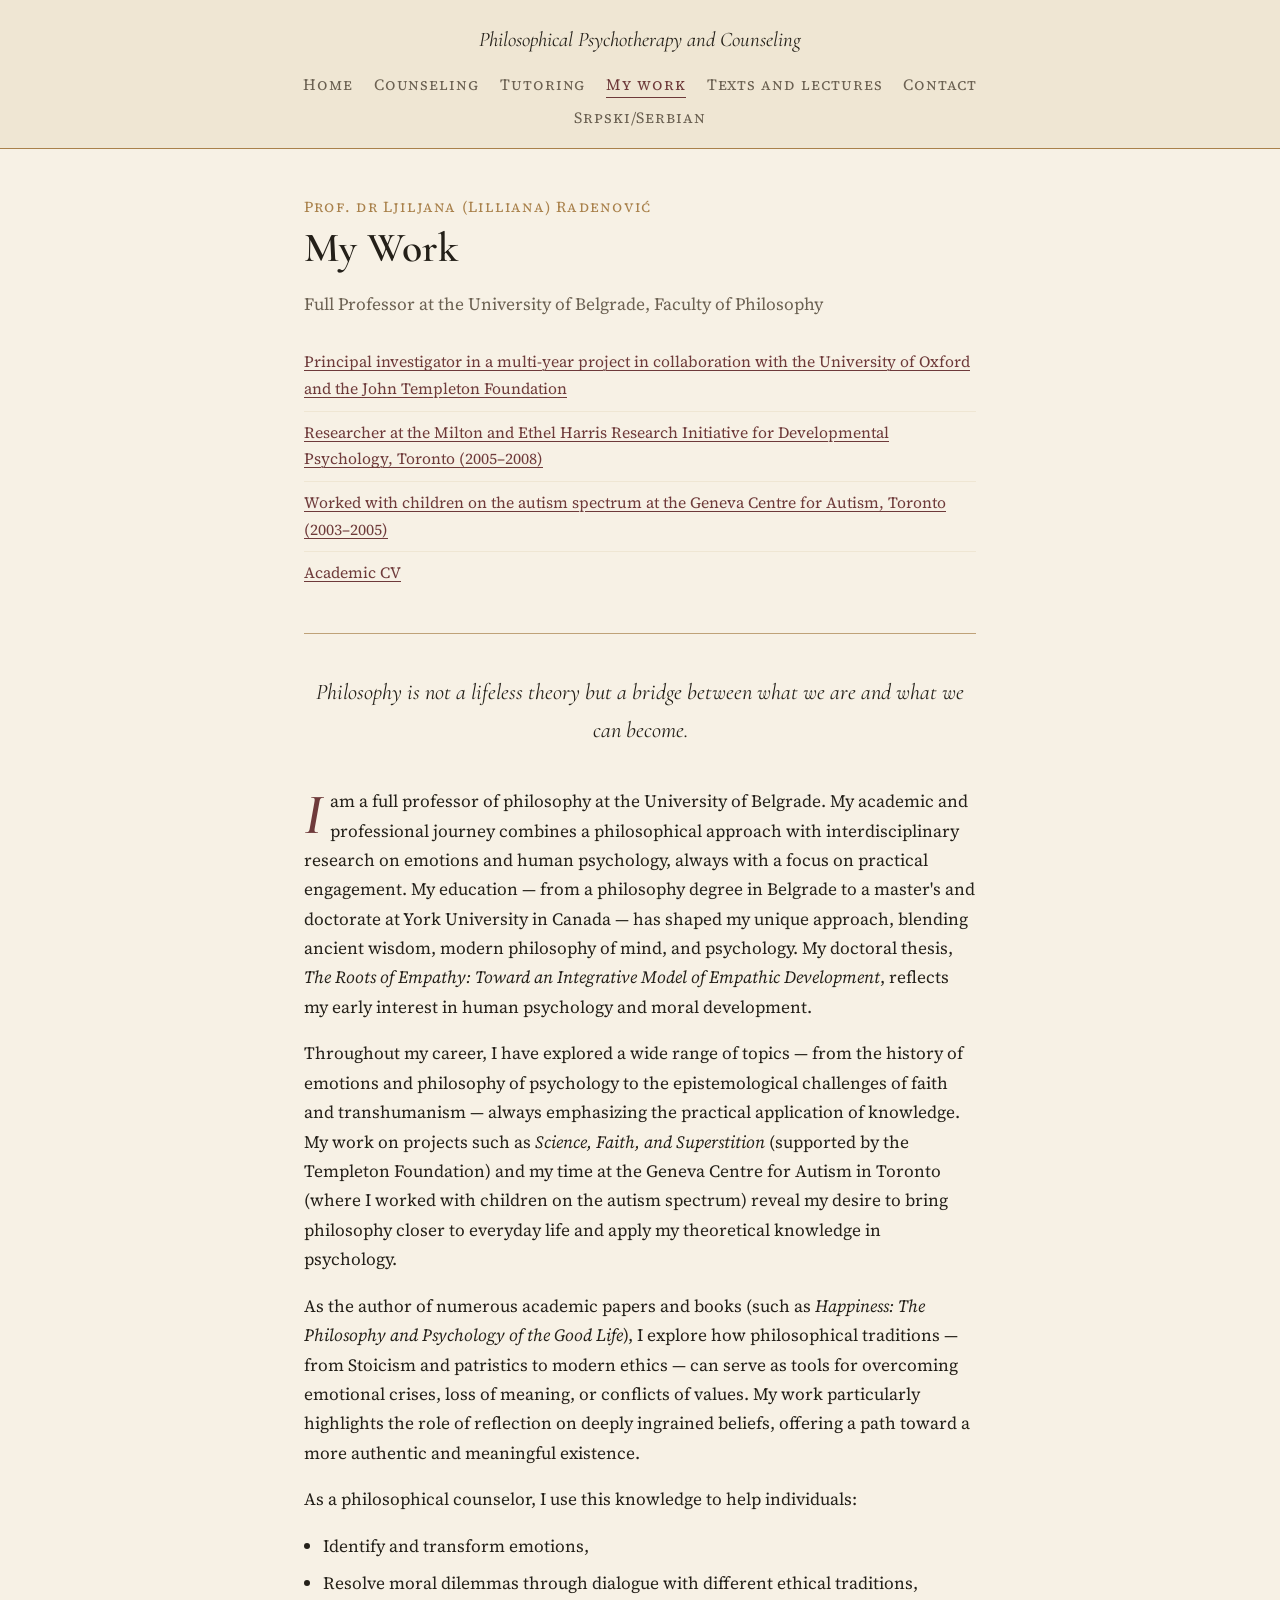
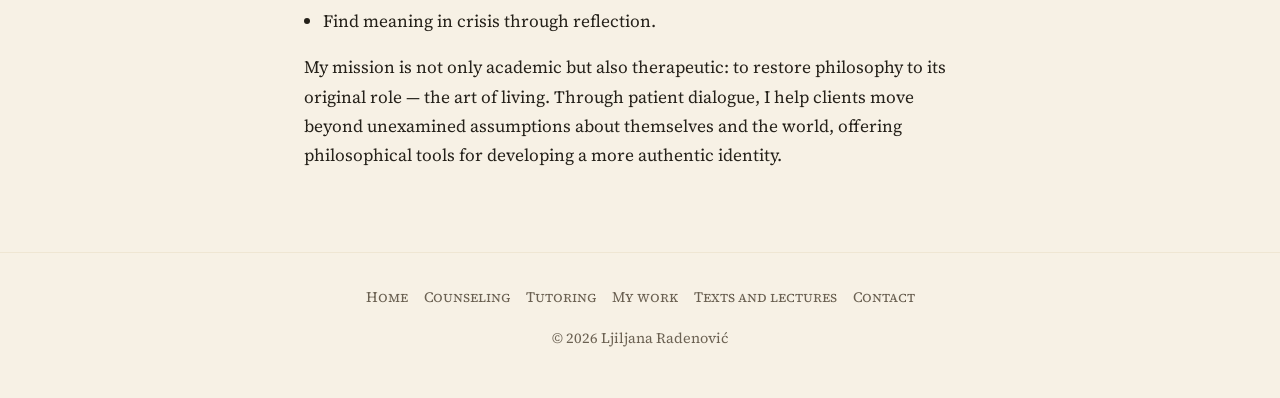
==== my-work.html @ 002d3ce3 "Add files via upload" ====
<!DOCTYPE html>
<html lang="en">
<head>
<meta charset="UTF-8">
<meta name="viewport" content="width=device-width, initial-scale=1.0">
<title>My work — Philosophical Psychotherapy and Counseling</title>
<meta name="description" content="Philosophy is not a lifeless theory but a bridge between what we are and what we can become. Prof. dr Ljiljana Radenović's academic and professional background.">
<link rel="stylesheet" href="styles.css">
</head>
<body>

<header class="site-header">
  <div class="header-inner">
    <a class="site-title" href="index.html">Philosophical Psychotherapy and Counseling</a>
    <nav class="main-nav" aria-label="Primary">
      <ul>
        <li><a href="index.html">Home</a></li>
        <li><a href="counseling.html">Counseling</a></li>
        <li><a href="tutoring.html">Tutoring</a></li>
        <li><a href="my-work.html" aria-current="page">My work</a></li>
        <li><a href="texts-and-lectures.html">Texts and lectures</a></li>
        <li><a href="contact.html">Contact</a></li>
        <li><a href="http://www.lradenovic.weebly.com/">Srpski/Serbian</a></li>
      </ul>
    </nav>
  </div>
</header>

<main>
  <span class="eyebrow">Prof. dr Ljiljana (Lilliana) Radenović</span>
  <h1>My Work</h1>
  <p style="color:var(--muted); margin-top:-0.6rem;">Full Professor at the University of Belgrade, Faculty of Philosophy</p>

  <ul class="credentials-list">
    <li><a href="https://www.youtube.com/@SciFaS">Principal investigator in a multi-year project in collaboration with the University of Oxford and the John Templeton Foundation</a></li>
    <li><a href="https://www.yorku.ca/research/tag/milton-ethel-harris-research-initiative/">Researcher at the Milton and Ethel Harris Research Initiative for Developmental Psychology, Toronto (2005–2008)</a></li>
    <li><a href="https://www.genevacentre.ca/">Worked with children on the autism spectrum at the Geneva Centre for Autism, Toronto (2003–2005)</a></li>
    <li><a href="cv/cv_ljiljana_radenovic_2025.pdf">Academic CV</a></li>
  </ul>

  <hr class="rule">

  <p class="epigraph">Philosophy is not a lifeless theory but a bridge between what we are and what we can become.</p>

  <p class="lede">I am a full professor of philosophy at the University of Belgrade. My academic and professional journey combines a philosophical approach with interdisciplinary research on emotions and human psychology, always with a focus on practical engagement. My education — from a philosophy degree in Belgrade to a master's and doctorate at York University in Canada — has shaped my unique approach, blending ancient wisdom, modern philosophy of mind, and psychology. My doctoral thesis, <em>The Roots of Empathy: Toward an Integrative Model of Empathic Development</em>, reflects my early interest in human psychology and moral development.</p>

  <p>Throughout my career, I have explored a wide range of topics — from the history of emotions and philosophy of psychology to the epistemological challenges of faith and transhumanism — always emphasizing the practical application of knowledge. My work on projects such as <em>Science, Faith, and Superstition</em> (supported by the Templeton Foundation) and my time at the Geneva Centre for Autism in Toronto (where I worked with children on the autism spectrum) reveal my desire to bring philosophy closer to everyday life and apply my theoretical knowledge in psychology.</p>

  <p>As the author of numerous academic papers and books (such as <em>Happiness: The Philosophy and Psychology of the Good Life</em>), I explore how philosophical traditions — from Stoicism and patristics to modern ethics — can serve as tools for overcoming emotional crises, loss of meaning, or conflicts of values. My work particularly highlights the role of reflection on deeply ingrained beliefs, offering a path toward a more authentic and meaningful existence.</p>

  <p>As a philosophical counselor, I use this knowledge to help individuals:</p>
  <ul class="brief">
    <li>Identify and transform emotions,</li>
    <li>Resolve moral dilemmas through dialogue with different ethical traditions,</li>
    <li>Find meaning in crisis through reflection.</li>
  </ul>

  <p>My mission is not only academic but also therapeutic: to restore philosophy to its original role — the art of living. Through patient dialogue, I help clients move beyond unexamined assumptions about themselves and the world, offering philosophical tools for developing a more authentic identity.</p>
</main>

<footer class="site-footer">
  <nav aria-label="Footer">
    <ul>
      <li><a href="index.html">Home</a></li>
      <li><a href="counseling.html">Counseling</a></li>
      <li><a href="tutoring.html">Tutoring</a></li>
      <li><a href="my-work.html">My work</a></li>
      <li><a href="texts-and-lectures.html">Texts and lectures</a></li>
      <li><a href="contact.html">Contact</a></li>
    </ul>
  </nav>
  &copy; <span id="year"></span> Ljiljana Radenović
</footer>

<script>document.getElementById('year').textContent = new Date().getFullYear();</script>
</body>
</html>
---- styles.css ----
@import url('https://fonts.googleapis.com/css2?family=Cormorant+Garamond:ital,wght@0,400;0,500;0,600;1,400;1,500&family=Source+Serif+4:ital,wght@0,400;0,600;1,400&display=swap');

:root {
  --paper: #f7f1e5;
  --paper-deep: #efe6d3;
  --ink: #242019;
  --muted: #6b6152;
  --gold: #a9814b;
  --oxblood: #6e3a3a;
}

* { box-sizing: border-box; }

html { scroll-behavior: smooth; }

body {
  margin: 0;
  background: var(--paper);
  color: var(--ink);
  font-family: 'Source Serif 4', Georgia, serif;
  font-size: 1.08rem;
  line-height: 1.7;
  -webkit-font-smoothing: antialiased;
}

a {
  color: var(--oxblood);
  text-decoration-thickness: 1px;
  text-underline-offset: 3px;
}
a:hover { color: var(--ink); }
a:focus-visible, button:focus-visible {
  outline: 2px solid var(--oxblood);
  outline-offset: 3px;
}

h1, h2, h3 {
  font-family: 'Cormorant Garamond', serif;
  font-weight: 600;
  color: var(--ink);
  line-height: 1.2;
  margin: 0 0 0.6em;
}

h1 { font-size: 2.6rem; }
h2 { font-size: 1.7rem; }
h3 { font-size: 1.3rem; }

.site-header {
  border-bottom: 1px solid var(--gold);
  background: var(--paper-deep);
}

.header-inner {
  max-width: 760px;
  margin: 0 auto;
  padding: 1.4rem 1.5rem 1rem;
  text-align: center;
}

.site-title {
  display: block;
  font-family: 'Cormorant Garamond', serif;
  font-style: italic;
  font-size: 1.3rem;
  color: var(--ink);
  text-decoration: none;
  margin-bottom: 0.9rem;
}

nav.main-nav ul {
  list-style: none;
  display: flex;
  flex-wrap: wrap;
  justify-content: center;
  gap: 0.4rem 1.3rem;
  margin: 0;
  padding: 0;
  font-variant: small-caps;
  letter-spacing: 0.06em;
  font-size: 0.98rem;
}

nav.main-nav a {
  text-decoration: none;
  color: var(--muted);
  padding-bottom: 2px;
  border-bottom: 1px solid transparent;
}

nav.main-nav a:hover,
nav.main-nav a[aria-current="page"] {
  color: var(--oxblood);
  border-bottom-color: var(--oxblood);
}

main {
  max-width: 720px;
  margin: 0 auto;
  padding: 2.8rem 1.5rem 4rem;
}

.eyebrow {
  font-variant: small-caps;
  letter-spacing: 0.08em;
  color: var(--gold);
  font-size: 0.95rem;
  margin-bottom: 0.3rem;
  display: block;
}

.hero-image, figure.page-figure img {
  width: 100%;
  height: auto;
  border-radius: 2px;
  display: block;
}

figure.page-figure {
  margin: 2.2rem 0;
}
figure.page-figure figcaption {
  font-family: 'Cormorant Garamond', serif;
  font-style: italic;
  color: var(--muted);
  font-size: 0.95rem;
  margin-top: 0.5rem;
  text-align: center;
}

.rule {
  border: none;
  border-top: 1px solid var(--gold);
  margin: 2.4rem 0;
  opacity: 0.7;
}

/* Drop cap — signature element, used once per page on the opening paragraph */
.lede::first-letter {
  font-family: 'Cormorant Garamond', serif;
  font-weight: 600;
  font-style: italic;
  font-size: 3.6rem;
  color: var(--oxblood);
  float: left;
  line-height: 0.8;
  padding-right: 0.12em;
  margin-top: 0.08em;
}

.epigraph {
  font-family: 'Cormorant Garamond', serif;
  font-style: italic;
  font-size: 1.4rem;
  color: var(--ink);
  text-align: center;
  margin: 1.6rem 0 2.4rem;
}

blockquote.marginalia {
  border-left: 2px solid var(--gold);
  margin: 1.6rem 0;
  padding: 0.2rem 0 0.2rem 1.2rem;
  color: var(--muted);
  font-style: italic;
}

ul.brief {
  padding-left: 1.2rem;
}
ul.brief li { margin-bottom: 0.5rem; }

.credentials-list {
  list-style: none;
  padding: 0;
  margin: 1.4rem 0 2rem;
  font-size: 0.98rem;
  color: var(--muted);
}
.credentials-list li {
  padding: 0.5rem 0;
  border-top: 1px solid var(--paper-deep);
}
.credentials-list li:first-child { border-top: none; }

.text-grid {
  display: grid;
  grid-template-columns: 140px 1fr;
  gap: 1.2rem;
  align-items: start;
  margin-bottom: 2rem;
}
.text-grid img {
  width: 100%;
  border-radius: 2px;
}
.text-grid h3 { margin-bottom: 0.3rem; }

@media (max-width: 560px) {
  .text-grid { grid-template-columns: 1fr; }
  h1 { font-size: 2.1rem; }
}

.video-embed {
  position: relative;
  padding-bottom: 56.25%;
  height: 0;
  overflow: hidden;
  margin: 1.6rem 0;
  border-radius: 2px;
}
.video-embed iframe {
  position: absolute;
  top: 0; left: 0;
  width: 100%; height: 100%;
  border: 0;
}

.contact-block {
  margin-top: 1.6rem;
}
.contact-block a { font-size: 1.05rem; }

.session-note {
  background: var(--paper-deep);
  border-left: 3px solid var(--oxblood);
  padding: 1rem 1.3rem;
  margin: 1.8rem 0;
  font-size: 1rem;
}

.site-footer {
  text-align: center;
  padding: 2rem 1.5rem 3rem;
  color: var(--muted);
  font-size: 0.9rem;
  border-top: 1px solid var(--paper-deep);
}
.site-footer nav ul {
  list-style: none;
  display: flex;
  flex-wrap: wrap;
  justify-content: center;
  gap: 0.3rem 1rem;
  padding: 0;
  margin: 0 0 1rem;
  font-variant: small-caps;
}
.site-footer nav a { color: var(--muted); text-decoration: none; }
.site-footer nav a:hover { color: var(--oxblood); }
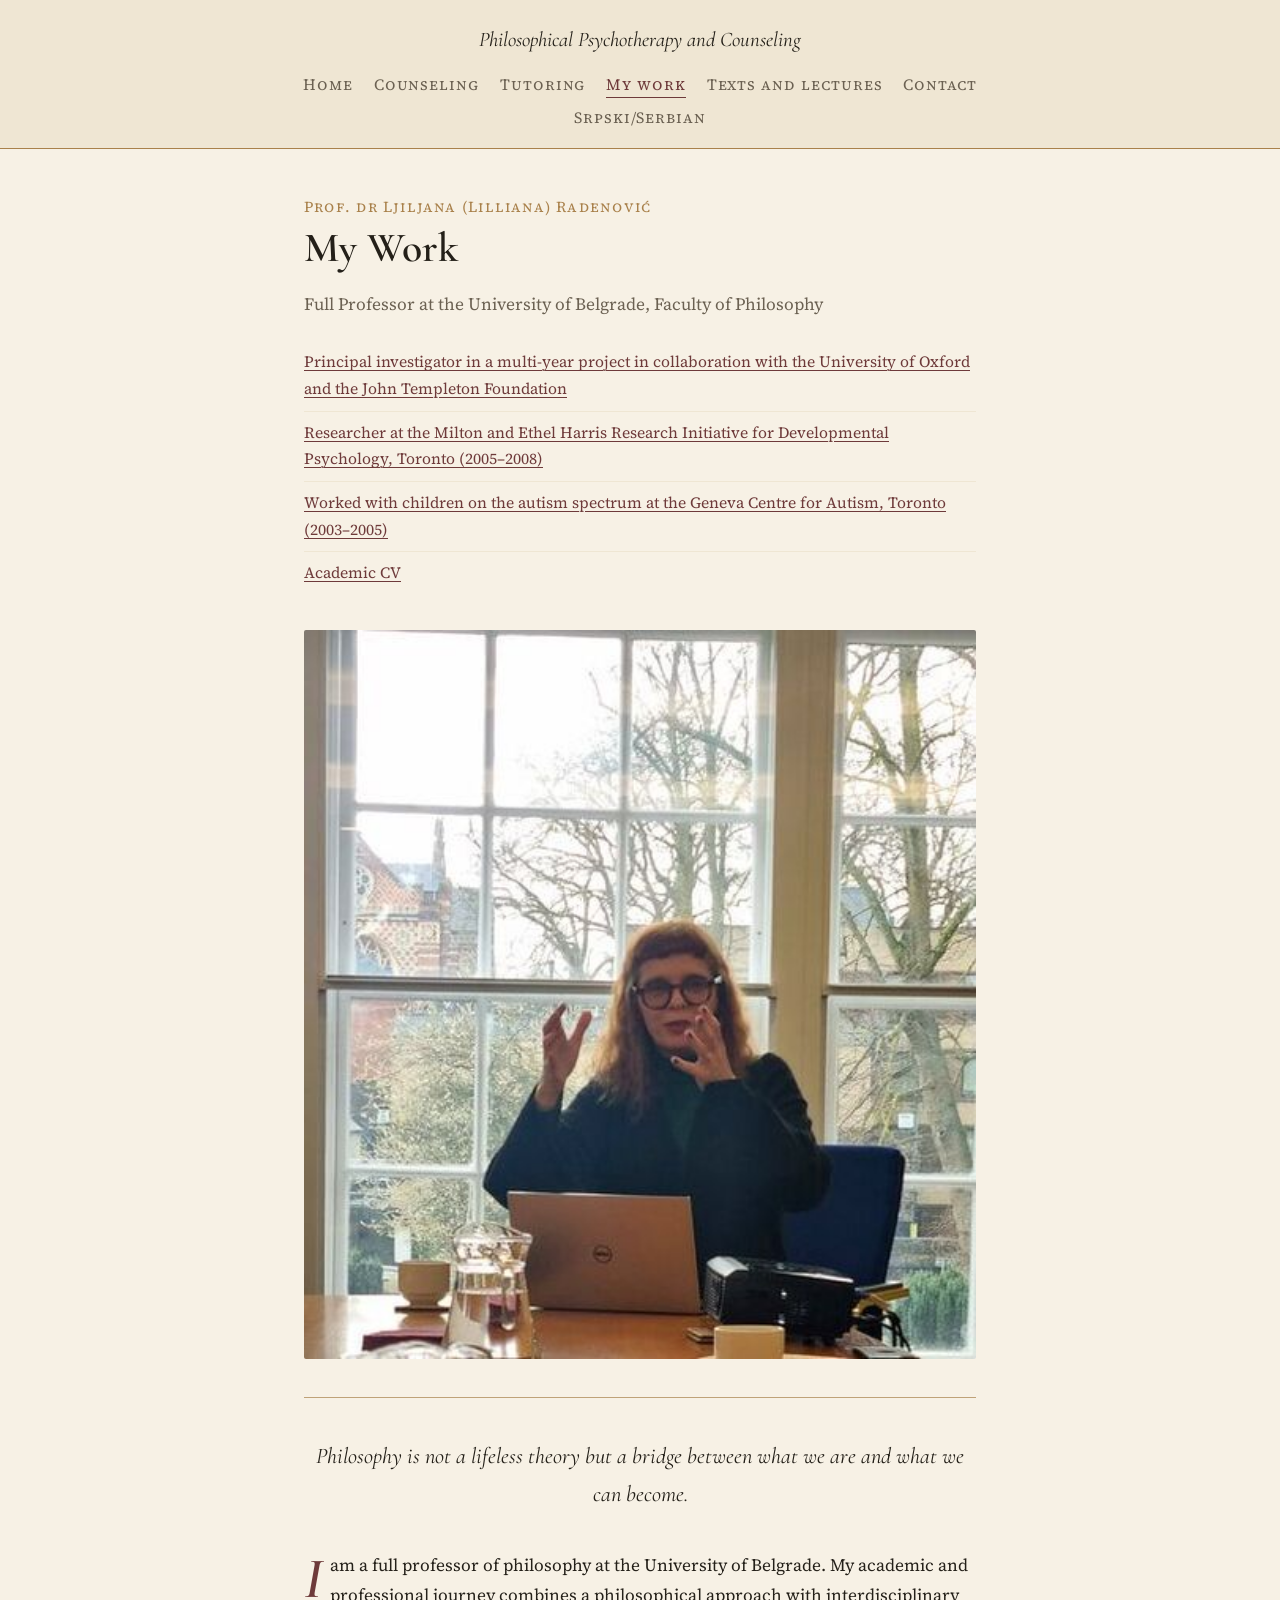
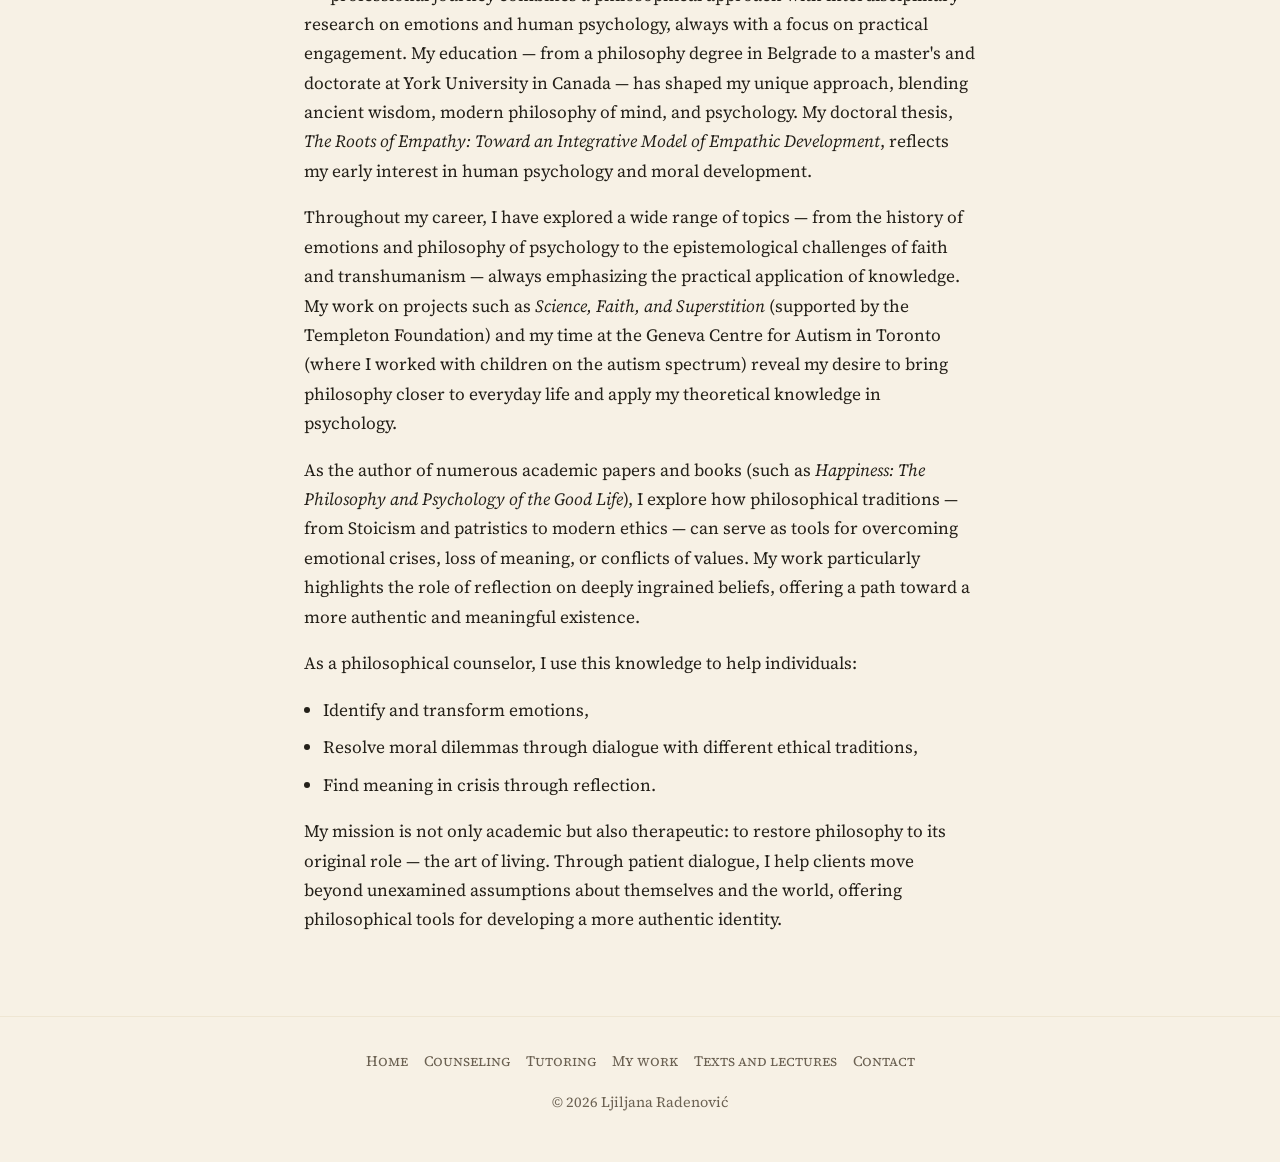
==== commit 30e8955f: "Update my-work.html" ====
--- a/my-work.html
+++ b/my-work.html
@@ -37,7 +37,9 @@
     <li><a href="https://www.genevacentre.ca/">Worked with children on the autism spectrum at the Geneva Centre for Autism, Toronto (2003–2005)</a></li>
     <li><a href="cv/cv_ljiljana_radenovic_2025.pdf">Academic CV</a></li>
   </ul>
-
+<figure class="page-figure">
+  <img src="images/ljilja-oxford-predavanje_2.jpg" alt="Ljilja Oksford">
+</figure>
   <hr class="rule">
 
   <p class="epigraph">Philosophy is not a lifeless theory but a bridge between what we are and what we can become.</p>
